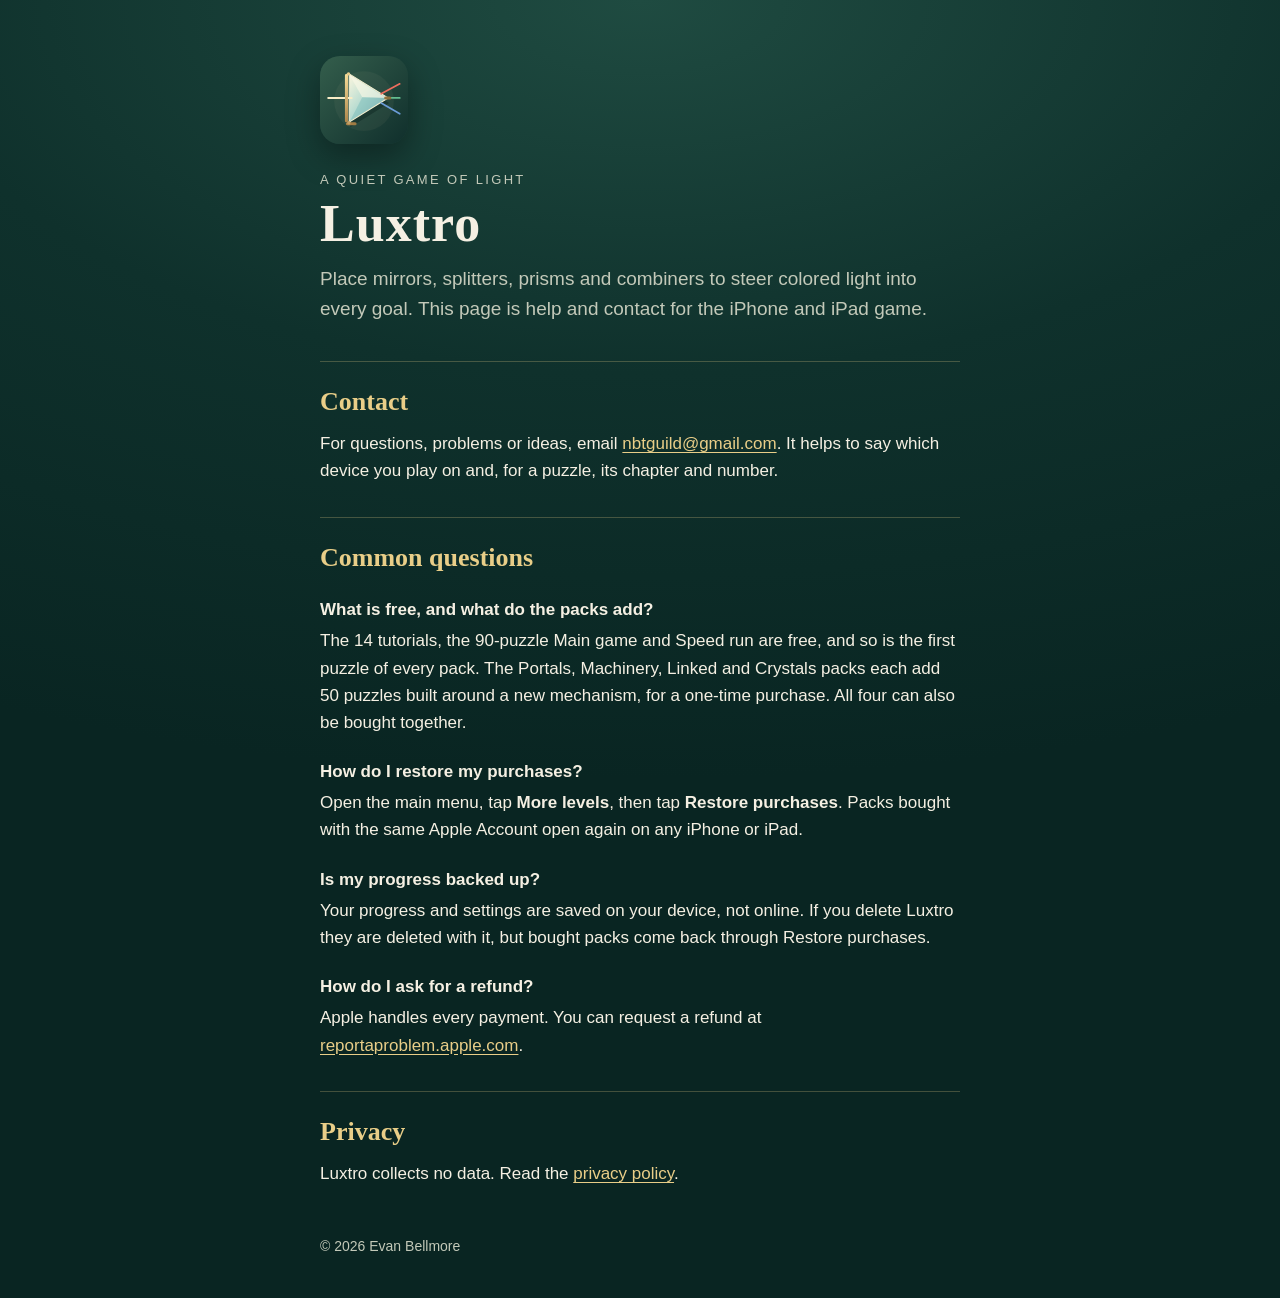
==== index.html @ be551766 "Add Luxtro's support page and privacy policy Co-Authored-By: Claude Opus 5.5 <noreply@anthropic.com>" ====
<!doctype html>
<html lang="en">
<head>
<meta charset="utf-8">
<meta name="viewport" content="width=device-width, initial-scale=1">
<title>Luxtro Support</title>
<meta name="description" content="Help and contact for Luxtro, a quiet puzzle game of light for iPhone and iPad.">
<link rel="icon" href="icon.svg" type="image/svg+xml">
<link rel="stylesheet" href="style.css">
</head>
<body>
<main>
  <header>
    <img class="icon" src="icon.svg" alt="" width="88" height="88">
    <p class="kicker">A quiet game of light</p>
    <h1>Luxtro</h1>
    <p class="lede">Place mirrors, splitters, prisms and combiners to steer colored light into every goal. This page is help and contact for the iPhone and iPad game.</p>
  </header>

  <section>
    <h2>Contact</h2>
    <p>For questions, problems or ideas, email <a href="mailto:nbtguild@gmail.com">nbtguild@gmail.com</a>. It helps to say which device you play on and, for a puzzle, its chapter and number.</p>
  </section>

  <section>
    <h2>Common questions</h2>

    <h3>What is free, and what do the packs add?</h3>
    <p>The 14 tutorials, the 90-puzzle Main game and Speed run are free, and so is the first puzzle of every pack. The Portals, Machinery, Linked and Crystals packs each add 50 puzzles built around a new mechanism, for a one-time purchase. All four can also be bought together.</p>

    <h3>How do I restore my purchases?</h3>
    <p>Open the main menu, tap <strong>More levels</strong>, then tap <strong>Restore purchases</strong>. Packs bought with the same Apple Account open again on any iPhone or iPad.</p>

    <h3>Is my progress backed up?</h3>
    <p>Your progress and settings are saved on your device, not online. If you delete Luxtro they are deleted with it, but bought packs come back through Restore purchases.</p>

    <h3>How do I ask for a refund?</h3>
    <p>Apple handles every payment. You can request a refund at <a href="https://reportaproblem.apple.com">reportaproblem.apple.com</a>.</p>
  </section>

  <section>
    <h2>Privacy</h2>
    <p>Luxtro collects no data. Read the <a href="privacy.html">privacy policy</a>.</p>
  </section>

  <footer>© 2026 Evan Bellmore</footer>
</main>
</body>
</html>
---- style.css ----
:root {
  --bg: #0f312c;
  --bg-deep: #092522;
  --paper: #f5f0e3;
  --muted: #c3c9b9;
  --brass: #e9ce88;
  --brass-hover: #fff1c4;
  --line: rgba(233, 206, 136, 0.26);
  --serif: "Iowan Old Style", "Palatino Linotype", Palatino, "Book Antiqua", Georgia, serif;
  --sans: -apple-system, BlinkMacSystemFont, "Segoe UI", Roboto, Helvetica, Arial, sans-serif;
}

* { box-sizing: border-box; }

html { background: var(--bg-deep); }

body {
  margin: 0;
  min-height: 100vh;
  background: radial-gradient(120% 60% at 50% 0%, #1f4b41 0%, var(--bg) 48%, var(--bg-deep) 100%);
  color: var(--paper);
  font: 17px/1.6 var(--sans);
  -webkit-text-size-adjust: 100%;
}

main {
  max-width: 680px;
  margin: 0 auto;
  padding: 56px 20px 40px;
}

header { margin-bottom: 36px; }

.icon {
  display: block;
  width: 88px;
  height: 88px;
  border-radius: 20px;
  box-shadow: 0 12px 32px rgba(0, 0, 0, 0.35);
}

.kicker {
  margin: 26px 0 4px;
  color: var(--muted);
  font-size: 13px;
  letter-spacing: 0.18em;
  text-transform: uppercase;
}

h1 {
  margin: 0;
  font: 600 52px/1.1 var(--serif);
  letter-spacing: 0.02em;
}

h1.page { font-size: 40px; }

.lede {
  margin: 12px 0 0;
  color: var(--muted);
  font-size: 19px;
}

.meta {
  margin: 8px 0 0;
  color: var(--muted);
  font-size: 15px;
}

section {
  margin-top: 32px;
  padding-top: 24px;
  border-top: 1px solid var(--line);
}

h2 {
  margin: 0 0 12px;
  color: var(--brass);
  font: 600 26px/1.25 var(--serif);
}

h3 {
  margin: 22px 0 4px;
  font-size: 17px;
}

p { margin: 0 0 12px; }

a {
  color: var(--brass);
  text-underline-offset: 3px;
}

a:hover { color: var(--brass-hover); }

.back {
  display: inline-block;
  margin-bottom: 28px;
  font-size: 15px;
}

footer {
  margin-top: 48px;
  color: var(--muted);
  font-size: 14px;
}
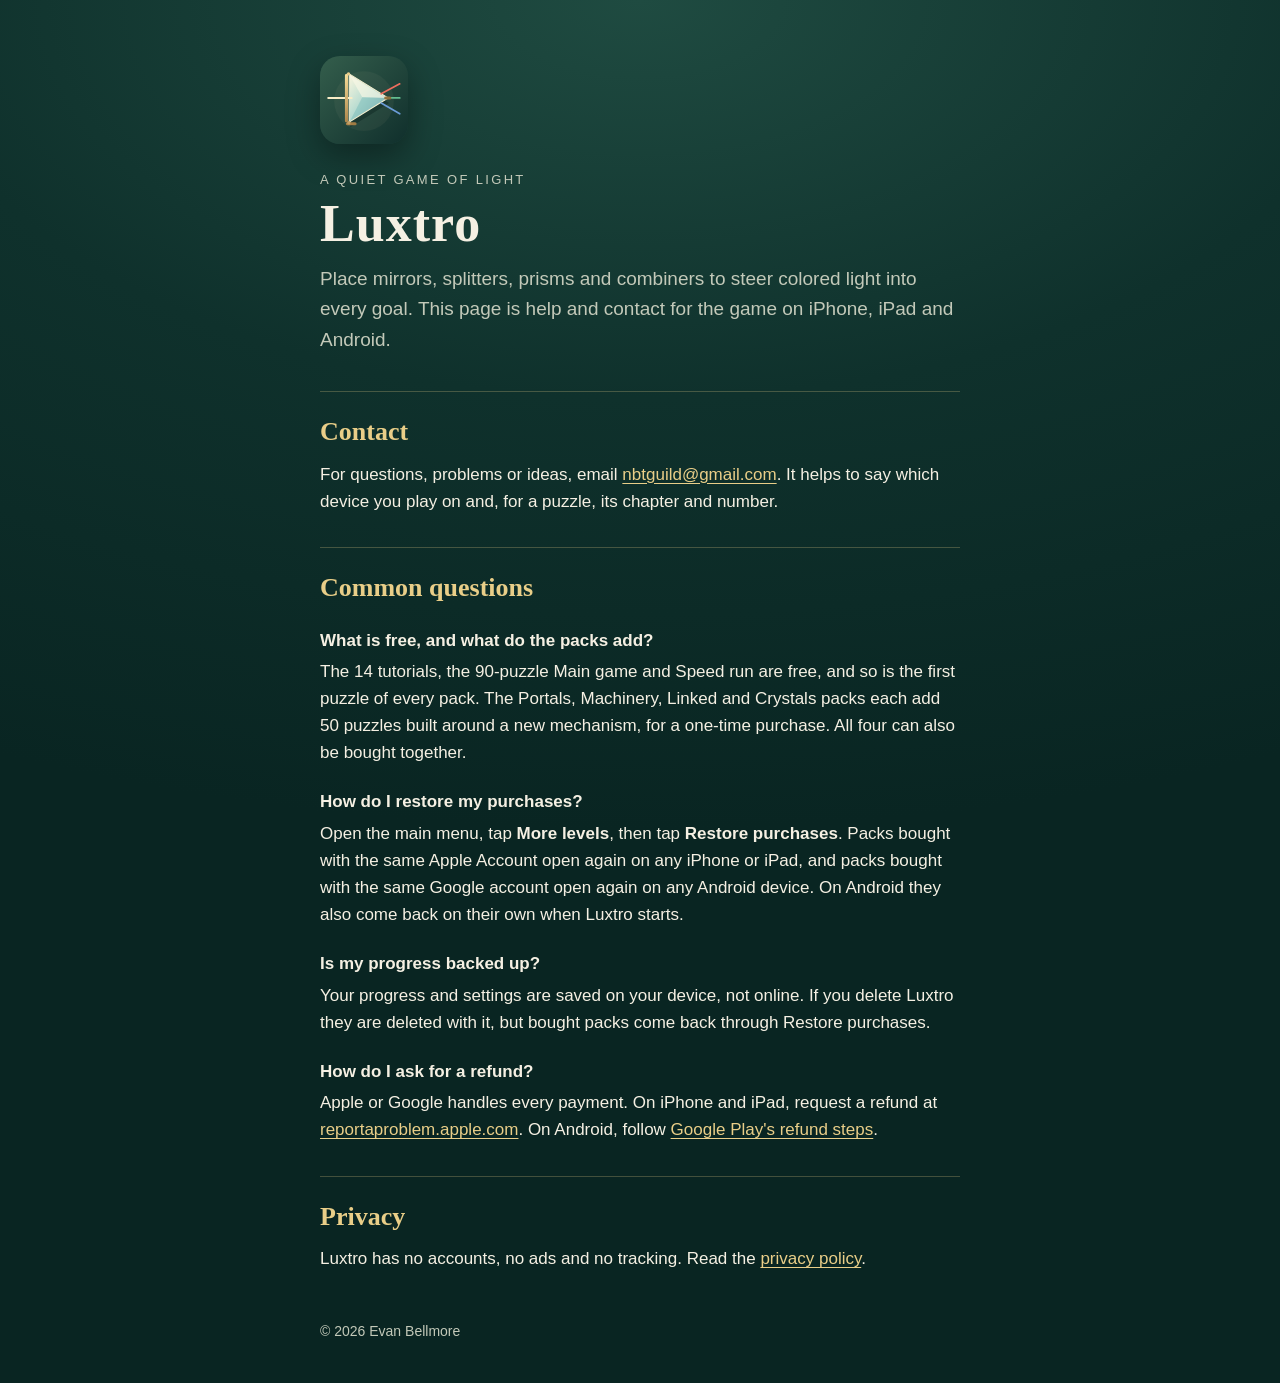
==== commit cd6fb2c2: "Cover Android and Google Play on the privacy and support pages The privacy policy now names NBT Vent" ====
--- a/index.html
+++ b/index.html
@@ -4,7 +4,7 @@
 <meta charset="utf-8">
 <meta name="viewport" content="width=device-width, initial-scale=1">
 <title>Luxtro Support</title>
-<meta name="description" content="Help and contact for Luxtro, a quiet puzzle game of light for iPhone and iPad.">
+<meta name="description" content="Help and contact for Luxtro, a quiet puzzle game of light for iPhone, iPad and Android.">
 <link rel="icon" href="icon.svg" type="image/svg+xml">
 <link rel="stylesheet" href="style.css">
 </head>
@@ -14,7 +14,7 @@
     <img class="icon" src="icon.svg" alt="" width="88" height="88">
     <p class="kicker">A quiet game of light</p>
     <h1>Luxtro</h1>
-    <p class="lede">Place mirrors, splitters, prisms and combiners to steer colored light into every goal. This page is help and contact for the iPhone and iPad game.</p>
+    <p class="lede">Place mirrors, splitters, prisms and combiners to steer colored light into every goal. This page is help and contact for the game on iPhone, iPad and Android.</p>
   </header>
 
   <section>
@@ -29,18 +29,18 @@
     <p>The 14 tutorials, the 90-puzzle Main game and Speed run are free, and so is the first puzzle of every pack. The Portals, Machinery, Linked and Crystals packs each add 50 puzzles built around a new mechanism, for a one-time purchase. All four can also be bought together.</p>
 
     <h3>How do I restore my purchases?</h3>
-    <p>Open the main menu, tap <strong>More levels</strong>, then tap <strong>Restore purchases</strong>. Packs bought with the same Apple Account open again on any iPhone or iPad.</p>
+    <p>Open the main menu, tap <strong>More levels</strong>, then tap <strong>Restore purchases</strong>. Packs bought with the same Apple Account open again on any iPhone or iPad, and packs bought with the same Google account open again on any Android device. On Android they also come back on their own when Luxtro starts.</p>
 
     <h3>Is my progress backed up?</h3>
     <p>Your progress and settings are saved on your device, not online. If you delete Luxtro they are deleted with it, but bought packs come back through Restore purchases.</p>
 
     <h3>How do I ask for a refund?</h3>
-    <p>Apple handles every payment. You can request a refund at <a href="https://reportaproblem.apple.com">reportaproblem.apple.com</a>.</p>
+    <p>Apple or Google handles every payment. On iPhone and iPad, request a refund at <a href="https://reportaproblem.apple.com">reportaproblem.apple.com</a>. On Android, follow <a href="https://support.google.com/googleplay/answer/2479637">Google Play's refund steps</a>.</p>
   </section>
 
   <section>
     <h2>Privacy</h2>
-    <p>Luxtro collects no data. Read the <a href="privacy.html">privacy policy</a>.</p>
+    <p>Luxtro has no accounts, no ads and no tracking. Read the <a href="privacy.html">privacy policy</a>.</p>
   </section>
 
   <footer>© 2026 Evan Bellmore</footer>
